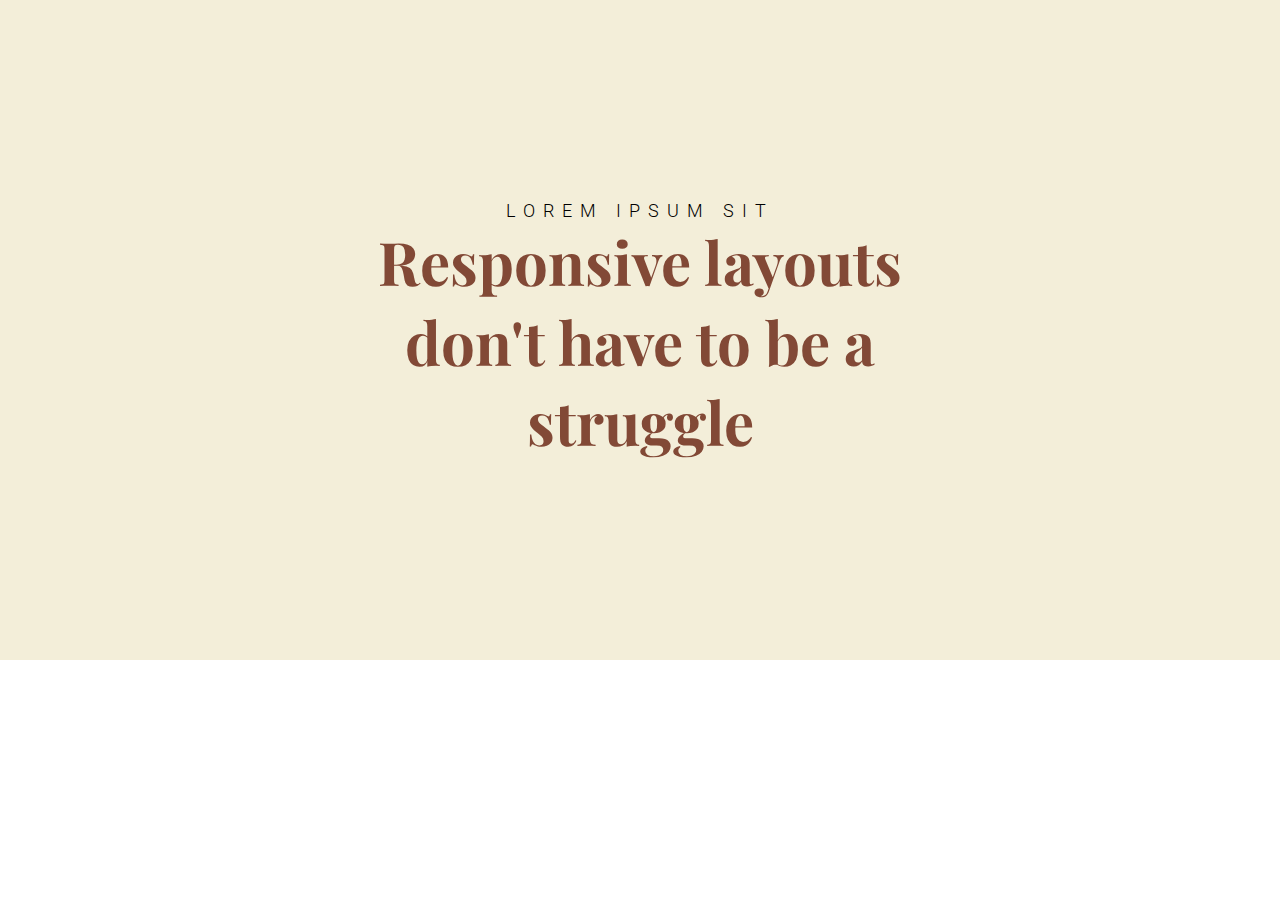
==== challenge 7/index.html @ 93a302bb "challenge 7 hero section completed" ====
<!DOCTYPE html>
<html lang="en">
<head>
    <meta charset="UTF-8">
    <meta http-equiv="X-UA-Compatible" content="IE=edge">
    <meta name="viewport" content="width=device-width, initial-scale=1.0">
    <title>Document</title>
    <link rel="preconnect" href="https://fonts.googleapis.com">
    <link rel="preconnect" href="https://fonts.gstatic.com" crossorigin>
    <link href="https://fonts.googleapis.com/css2?family=Playfair+Display:wght@900&family=Roboto:wght@300;400&display=swap" rel="stylesheet">
    <link rel="stylesheet" href="style.css">
</head>
<body>
    <header class="hero__section row">
        <div class="container">
            <div class="hero__title">
                <h4 class="hero__title--sub">LOREM IPSUM SIT</h4>
                <h1 class="hero__title--main">Responsive layouts don't have to be a struggle</h1>
            </div>
        </div>
    </header>
</body>
</html>
---- challenge 7/style.css ----
*, *::after, *::before {
    box-sizing: border-box;
    margin: 0;
    
}
/* fonts {
        font-family: 'Playfair Display', serif;
        font-family: 'Roboto', sans-serif;
    } */

img {
    max-width: 100%;
}

body {
    margin: 0;
    
}

.container{
    max-width: 1128px;
    width: 50%;
    margin:0 auto ;
}
.row{
    display: flex;
    align-content: center;
    flex-wrap: wrap;
}





.hero__section{
    background-color: #F3EED9;
    min-height: 660px;
}

.hero__title {
    text-align: center;
}

.hero__title--sub{
    font-size: 1.125rem;
    font-family: 'Roboto', sans-serif;
    font-weight: 300;
    letter-spacing: 0.5rem;
    
}
.hero__title--main{
    font-size: 3.75rem;
    font-family: 'Playfair Display', serif;
    color: #824936;
}
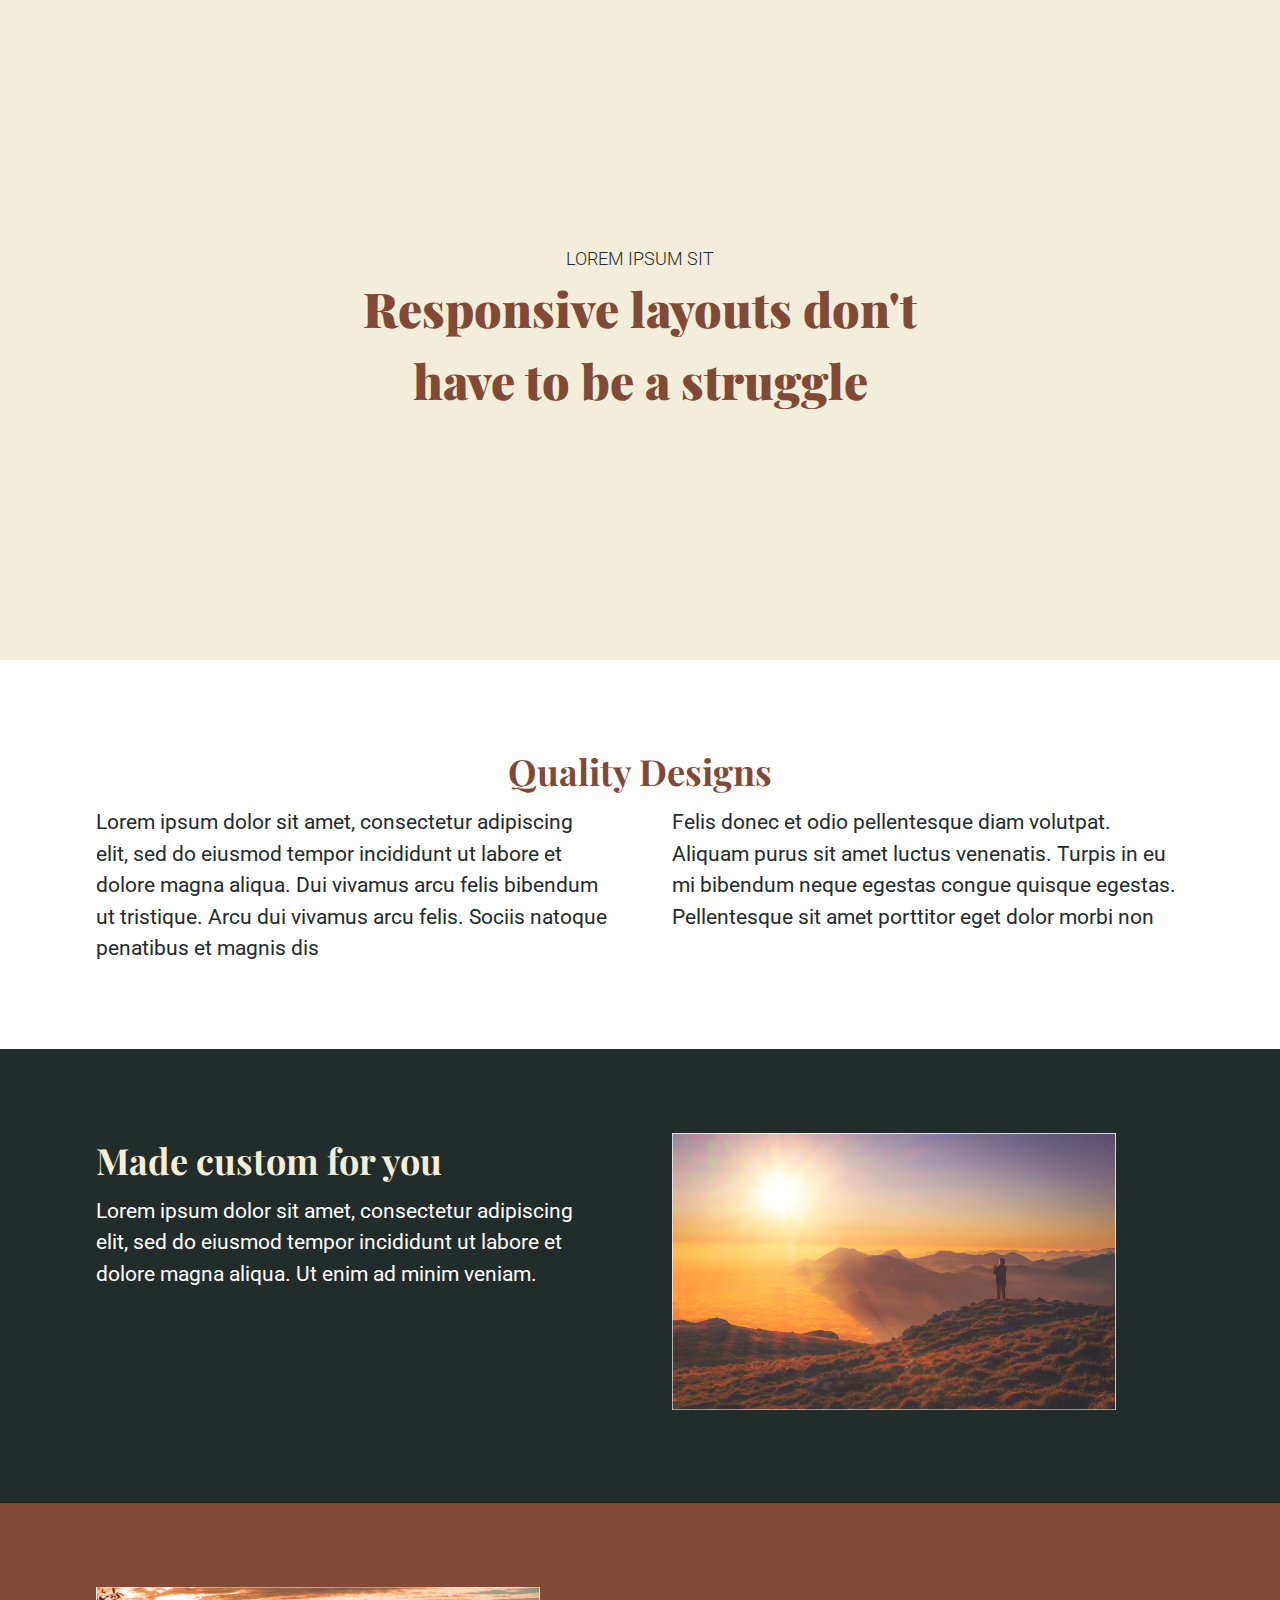
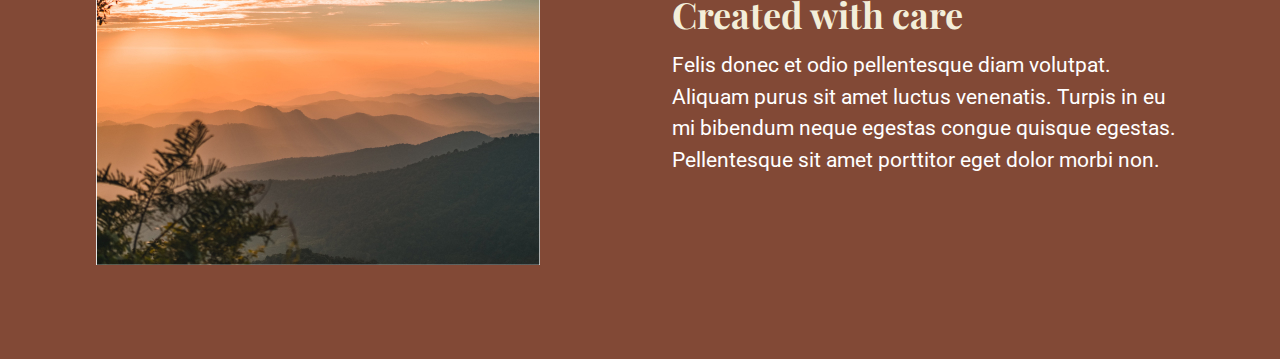
==== commit bf99d038: "challenge 7 completed" ====
--- a/challenge 7/index.html
+++ b/challenge 7/index.html
@@ -11,13 +11,58 @@
     <link rel="stylesheet" href="style.css">
 </head>
 <body>
-    <header class="hero__section row">
+    <header class="hero row">
         <div class="container">
-            <div class="hero__title">
-                <h4 class="hero__title--sub">LOREM IPSUM SIT</h4>
-                <h1 class="hero__title--main">Responsive layouts don't have to be a struggle</h1>
+            <p class="hero__text">LOREM IPSUM SIT</p>
+            <h1 class="hero__title">Responsive layouts don't<br>have to be a struggle</h1>
+        </div>
+    </header>
+    <section class="section__one">
+        <div class="container">
+            <h2 class="section__title section__title--dark text-center">Quality Designs</h2>
+            <div class="row">
+                <div class="col">
+                    <p class="section__paragraph section__paragraph--dark">Lorem ipsum dolor sit amet, consectetur adipiscing elit,
+                        sed do eiusmod tempor incididunt ut labore et dolore
+                        magna aliqua. Dui vivamus arcu felis bibendum ut
+                        tristique. Arcu dui vivamus arcu felis. Sociis natoque
+                        penatibus et magnis dis</p>
+                </div>
+                <div class="col">
+                    <p class="section__paragraph section__paragraph--dark">Felis donec et odio pellentesque diam volutpat. Aliquam
+                        purus sit amet luctus venenatis. Turpis in eu mi
+                        bibendum neque egestas congue quisque egestas.
+                        Pellentesque sit amet porttitor eget dolor morbi non</p>
+                </div>
             </div>
         </div>
-    </header>
+    </section>
+    <section class="section__two">
+        <div class="container row">
+            <div class="col">
+                <h2 class="section__title">Made custom for you</h2>
+                <p class="section__paragraph">Lorem ipsum dolor sit amet, consectetur adipiscing elit,
+                    sed do eiusmod tempor incididunt ut labore et dolore
+                    magna aliqua. Ut enim ad minim veniam.</p>
+            </div>
+            <div class="col">
+                <img src="flexbox-challenge-/image-01.jpg" alt="sunset near mountain and a man">
+            </div>
+        </div>
+    </section>
+    <section class="section__three">
+        <div class="container row">
+            <div class="col">
+                <img src="flexbox-challenge-/image-02.jpg" alt="sunset with  a tree in the frame">
+            </div>
+            <div class="col">
+                <h2 class="section__title">Created with care</h2>
+                <p class="section__paragraph">Felis donec et odio pellentesque diam volutpat. Aliquam
+                    purus sit amet luctus venenatis. Turpis in eu mi
+                    bibendum neque egestas congue quisque egestas.
+                    Pellentesque sit amet porttitor eget dolor morbi non.</p>
+            </div>
+        </div>
+    </section>
 </body>
 </html>--- a/challenge 7/style.css
+++ b/challenge 7/style.css
@@ -14,42 +14,85 @@
 
 body {
     margin: 0;
+    font-family: 'Roboto', sans-serif;
+    line-height: 1.5;
+    font-size: 1.3125rem;
     
 }
 
+h1,h2{
+    margin-top: 0;
+}
 .container{
     max-width: 1128px;
-    width: 50%;
-    margin:0 auto ;
+    margin: 0 auto;
+    width: 85%;
+    
 }
-.row{
-    display: flex;
-    align-content: center;
-    flex-wrap: wrap;
+
+section{
+    padding: 4em 0;
 }
 
 
+.hero{
+    display: flex;
+    align-items: center;
+    min-height: 660px;
+    background-color: #F3EED9;
+    text-align: center;
+}
+.hero__text{
+    font-size: 1.125rem;
+    font-weight: 300;
+    margin: 0;
+    color: #222C2A;
+}
+.hero__title{
+    font-family: 'Playfair Display', serif;
+    font-size: 3rem;
+    font-weight: 900;
+    color: #824936;
+}
 
 
+.section__title{
+    font-family: 'Playfair Display', serif;
+    font-size: 2.25rem;
+    color: #F3EED9;
+    margin: 0 0 0.25em;
 
-.hero__section{
-    background-color: #F3EED9;
-    min-height: 660px;
+}
+.section__title--dark{
+    color: #824936;
+}
+.section__paragraph{
+    color: white;
+    font-weight: 400;
+}
+.section__paragraph--dark{
+    color: #222C2A;
 }
 
-.hero__title {
-    text-align: center;
+.section__two{
+    background-color: #222C2A;
 }
 
-.hero__title--sub{
-    font-size: 1.125rem;
-    font-family: 'Roboto', sans-serif;
-    font-weight: 300;
-    letter-spacing: 0.5rem;
-    
+.section__three{
+    background-color: #824936;
 }
-.hero__title--main{
-    font-size: 3.75rem;
-    font-family: 'Playfair Display', serif;
-    color: #824936;
+
+@media (min-width:850px){
+    .row{
+        display: flex;
+    }
+    .col{
+        width: 100%;
+    }
+    .col+.col{
+        margin-left: 3em;
+    }
+    .text-center{
+        text-align: center;
+    }
 }